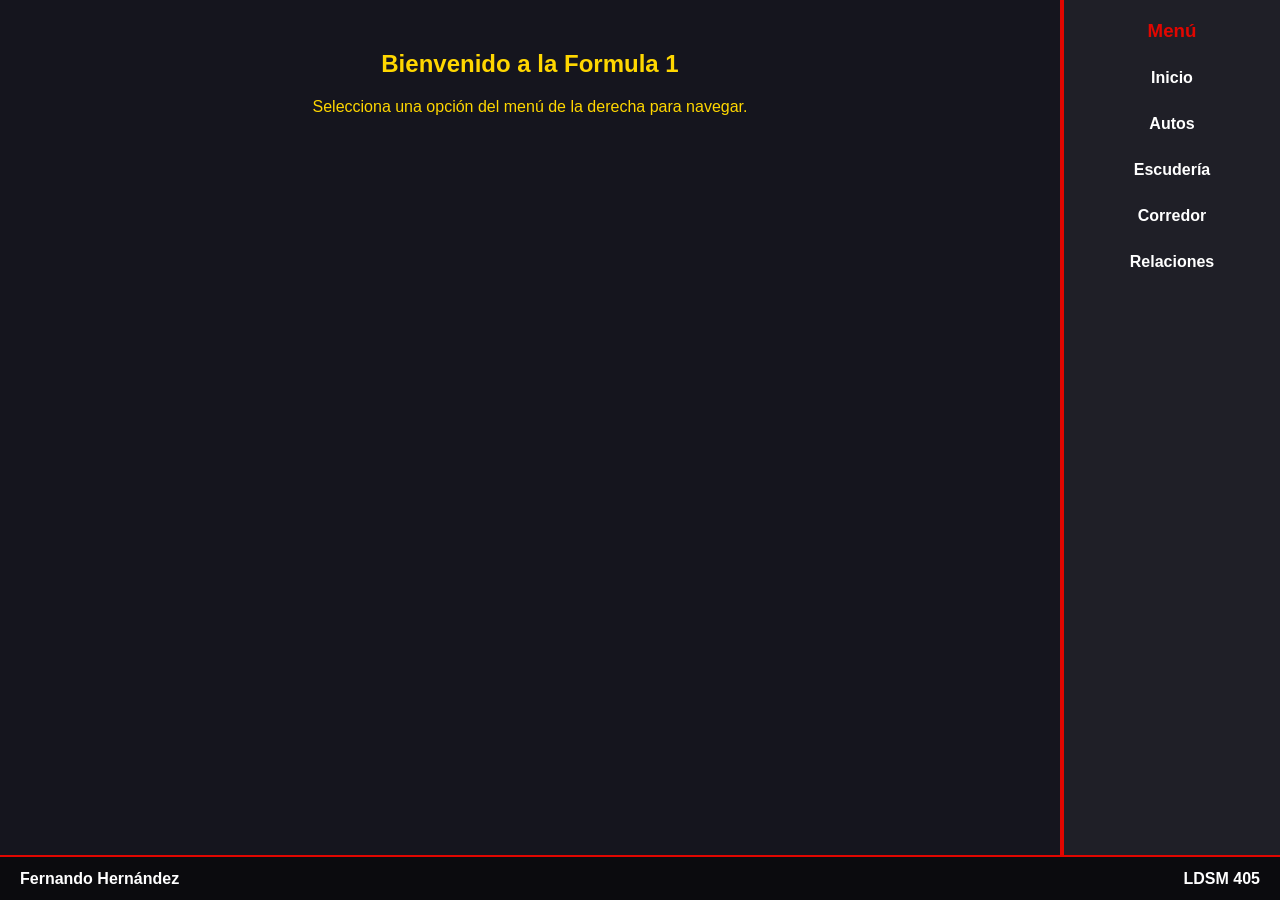
==== Formularios/index.html @ b710d5a4 "Formularios agregados" ====
<!DOCTYPE html>
<html lang="es">
<head>
    <meta charset="utf-8">
    <meta name="viewport" content="width=device-width, initial-scale=1.0">
    <link rel="stylesheet" href="css/index.css"/>
    <title>Inicio</title>
</head>
<body>
    <div id="contenedor-pantalla">
        <main id="contenido-principal">
            <h2>Bienvenido a la Formula 1</h2>
            <p>Selecciona una opción del menú de la derecha para navegar.</p>
        </main>

        <aside id="menu-lateral">
            <h3>Menú</h3>
            <nav>
                <ul>
                    <li><a href="index.html">Inicio</a></li>
                    <li><a href="autos.html">Autos</a></li>
                    <li><a href="escuderia.html">Escudería</a></li>
                    <li><a href="corredor.html">Corredor</a></li>
                    <li><a href="relaciones.html">Relaciones</a></li>
                </ul>
            </nav>
        </aside>
    </div>

    <footer>
        <span>Fernando Hernández</span>
        <span>LDSM 405</span>
    </footer>
</body>
</html>
---- Formularios/css/index.css ----
* {
    box-sizing: border-box;
}

html, body {
    margin: 0;
    padding: 0;
    height: 100vh;
    width: 100vw;
    overflow: hidden;
    background-color: #15151E;
    color: #FFFFFF;
    font-family: Arial, sans-serif;
    display: flex;
    flex-direction: column;
}

#contenedor-pantalla {
    display: flex;
    flex: 1;
    width: 100%;
    text-align: center;
    color: #FFD700;
}

#contenido-principal {
    flex: 1;
    padding: 30px;
}

#menu-lateral {
    width: 220px;
    background-color: #1F1F27;
    border-left: 4px solid #E10600;
    padding: 20px;
}

#menu-lateral h3 {
    color: #E10600;
    margin-top: 0;
    text-align: center;
}

nav ul {
    list-style: none;
    padding: 0;
    margin: 0;
}

nav ul li {
    margin-bottom: 12px;
}

nav ul li a {
    color: #FFFFFF;
    text-decoration: none;
    font-weight: bold;
    display: block;
    padding: 8px;
}

nav ul li a:hover {
    background-color: #E10600;
}

footer {
    height: 45px;
    background-color: #0B0B0E;
    border-top: 2px solid #E10600;
    display: flex;
    justify-content: space-between;
    align-items: center;
    padding: 0 20px;
    font-weight: bold;
}
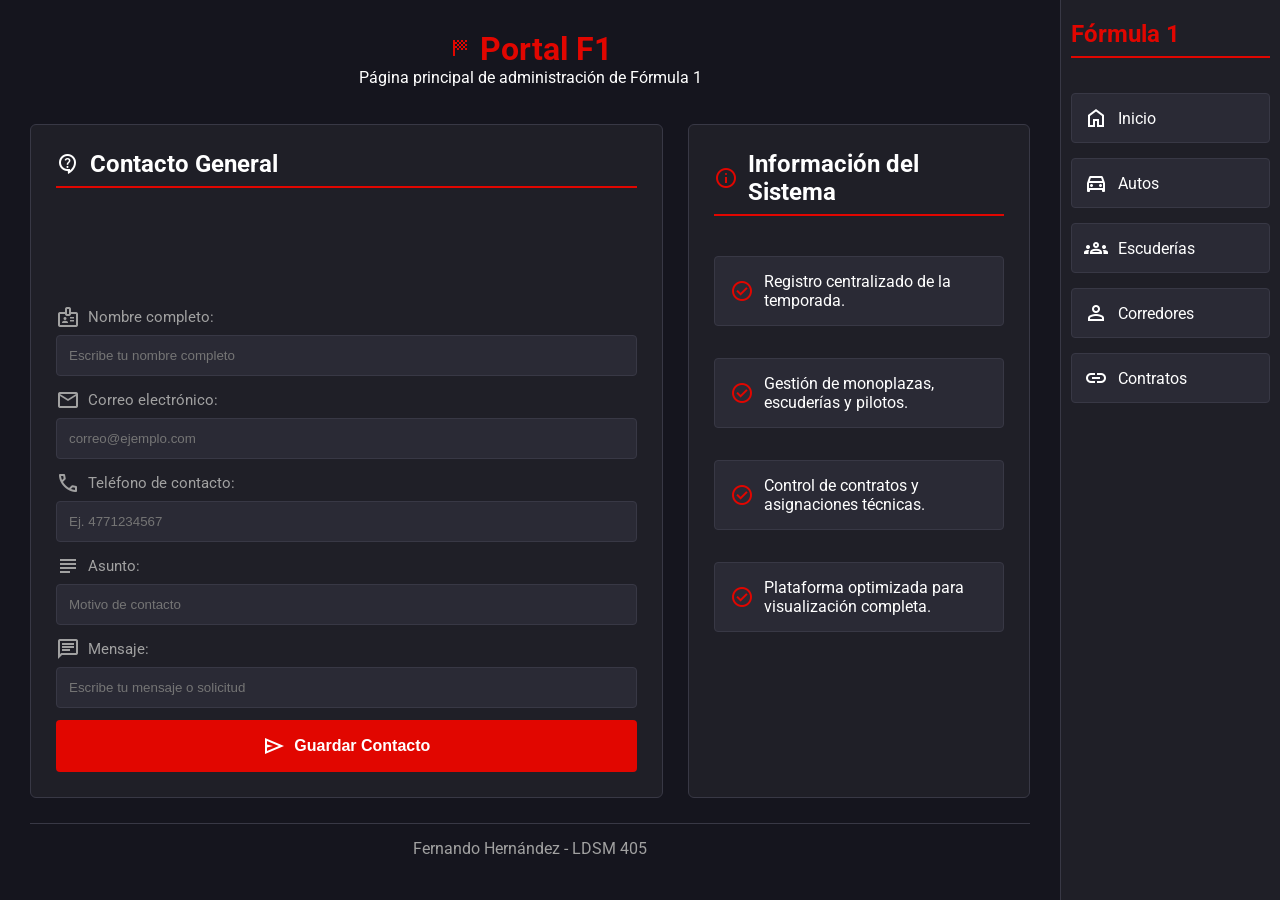
==== commit 26a0cbc1: "Formularios v1" ====
--- a/Formularios/index.html
+++ b/Formularios/index.html
@@ -1,35 +1,77 @@
 <!DOCTYPE html>
 <html lang="es">
 <head>
-    <meta charset="utf-8">
+    <meta charset="UTF-8">
     <meta name="viewport" content="width=device-width, initial-scale=1.0">
-    <link rel="stylesheet" href="css/index.css"/>
-    <title>Inicio</title>
+    <title>Inicio - Fórmula 1</title>
+    <link rel="stylesheet" href="https://fonts.googleapis.com/css2?family=Roboto:wght@400;700&display=swap">
+    <link rel="stylesheet" href="https://fonts.googleapis.com/css2?family=Material+Symbols+Outlined:opsz,wght,FILL,GRAD@24,400,0,0" />
+    <link rel="stylesheet" href="css/index.css">
 </head>
 <body>
-    <div id="contenedor-pantalla">
-        <main id="contenido-principal">
-            <h2>Bienvenido a la Formula 1</h2>
-            <p>Selecciona una opción del menú de la derecha para navegar.</p>
-        </main>
 
-        <aside id="menu-lateral">
-            <h3>Menú</h3>
-            <nav>
-                <ul>
-                    <li><a href="index.html">Inicio</a></li>
-                    <li><a href="autos.html">Autos</a></li>
-                    <li><a href="escuderia.html">Escudería</a></li>
-                    <li><a href="corredor.html">Corredor</a></li>
-                    <li><a href="relaciones.html">Relaciones</a></li>
-                </ul>
-            </nav>
-        </aside>
-    </div>
+    <main>
+        <header>
+            <h1><span class="material-symbols-outlined">sports_score</span> Portal F1</h1>
+            <p>Página principal de administración de Fórmula 1</p>
+        </header>
 
-    <footer>
-        <span>Fernando Hernández</span>
-        <span>LDSM 405</span>
-    </footer>
+        <section>
+            <article>
+                <h2><span class="material-symbols-outlined">contact_support</span> Contacto General</h2>
+                <form action="#">
+                    <p>
+                        <label for="nombre_usuario"><span class="material-symbols-outlined">badge</span> Nombre completo:</label>
+                        <input type="text" id="nombre_usuario" placeholder="Escribe tu nombre completo">
+                    </p>
+
+                    <p>
+                        <label for="correo"><span class="material-symbols-outlined">mail</span> Correo electrónico:</label>
+                        <input type="email" id="correo" placeholder="correo@ejemplo.com">
+                    </p>
+
+                    <p>
+                        <label for="telefono"><span class="material-symbols-outlined">call</span> Teléfono de contacto:</label>
+                        <input type="tel" id="telefono" placeholder="Ej. 4771234567">
+                    </p>
+
+                    <p>
+                        <label for="asunto"><span class="material-symbols-outlined">subject</span> Asunto:</label>
+                        <input type="text" id="asunto" placeholder="Motivo de contacto">
+                    </p>
+
+                    <p>
+                        <label for="mensaje"><span class="material-symbols-outlined">chat</span> Mensaje:</label>
+                        <input type="text" id="mensaje" placeholder="Escribe tu mensaje o solicitud">
+                    </p>
+
+                    <button type="button" onclick="capturarInicio()"><span class="material-symbols-outlined">send</span> Guardar Contacto</button>
+                </form>
+            </article>
+
+            <aside>
+                <h2><span class="material-symbols-outlined">info</span> Información del Sistema</h2>
+                <p><span class="material-symbols-outlined">check_circle</span> Registro centralizado de la temporada.</p>
+                <p><span class="material-symbols-outlined">check_circle</span> Gestión de monoplazas, escuderías y pilotos.</p>
+                <p><span class="material-symbols-outlined">check_circle</span> Control de contratos y asignaciones técnicas.</p>
+                <p><span class="material-symbols-outlined">check_circle</span> Plataforma optimizada para visualización completa.</p>
+            </aside>
+        </section>
+
+        <footer>
+            <p>Fernando Hernández - LDSM 405</p>
+        </footer>
+    </main>
+
+    <nav>
+        <h2>Fórmula 1</h2>
+        <a href="index.html"><span class="material-symbols-outlined">home</span> Inicio</a>
+        <a href="autos.html"><span class="material-symbols-outlined">directions_car</span> Autos</a>
+        <a href="escuderia.html"><span class="material-symbols-outlined">groups</span> Escuderías</a>
+        <a href="corredor.html"><span class="material-symbols-outlined">person</span> Corredores</a>
+        <a href="relaciones.html"><span class="material-symbols-outlined">link</span> Contratos</a>
+    </nav>
+
+    <script src="js/main.js"></script>
 </body>
 </html>
--- a/Formularios/css/index.css
+++ b/Formularios/css/index.css
@@ -1,75 +1,172 @@
 * {
     box-sizing: border-box;
+    margin: 0;
+    padding: 0;
 }
 
-html, body {
-    margin: 0;
-    padding: 0;
-    height: 100vh;
+body {
+    font-family: 'Roboto', sans-serif;
+    background-color: #15151e;
+    color: #ffffff;
+    display: flex;
+    min-height: 100vh;
     width: 100vw;
-    overflow: hidden;
-    background-color: #15151E;
-    color: #FFFFFF;
-    font-family: Arial, sans-serif;
+}
+
+main {
+    margin-right: 220px;
+    width: calc(100vw - 220px);
+    padding: 30px;
     display: flex;
     flex-direction: column;
+    min-height: 100vh;
 }
 
-#contenedor-pantalla {
+nav {
+    width: 220px;
+    background-color: #1f1f27;
+    border-left: 1px solid #383845;
+    padding: 20px 10px;
     display: flex;
-    flex: 1;
-    width: 100%;
-    text-align: center;
-    color: #FFD700;
+    flex-direction: column;
+    gap: 15px;
+    height: 100vh;
+    position: fixed;
+    right: 0;
+    top: 0;
 }
 
-#contenido-principal {
-    flex: 1;
-    padding: 30px;
+nav h2 {
+    color: #e10600;
+    text-align: center;
+    margin-bottom: 20px;
 }
 
-#menu-lateral {
-    width: 220px;
-    background-color: #1F1F27;
-    border-left: 4px solid #E10600;
-    padding: 20px;
+nav a {
+    background-color: #2a2a35;
+    color: #ffffff;
+    padding: 12px;
+    text-decoration: none;
+    border: 1px solid #383845;
+    border-radius: 4px;
+    display: flex;
+    align-items: center;
+    gap: 10px;
 }
 
-#menu-lateral h3 {
-    color: #E10600;
-    margin-top: 0;
-    text-align: center;
+nav a:hover {
+    background-color: #e10600;
 }
 
-nav ul {
-    list-style: none;
-    padding: 0;
-    margin: 0;
+header {
+    text-align: center;
+    margin-bottom: 25px;
 }
 
-nav ul li {
+header h1 {
+    color: #e10600;
+    font-size: 2rem;
+}
+
+section {
+    display: flex;
+    gap: 25px;
+    flex: 1;
+}
+
+article {
+    background-color: #1f1f27;
+    border: 1px solid #383845;
+    border-radius: 6px;
+    padding: 25px;
+    flex: 2;
+    display: flex;
+    flex-direction: column;
+    justify-content: space-between;
+}
+
+aside {
+    background-color: #1f1f27;
+    border: 1px solid #383845;
+    border-radius: 6px;
+    padding: 25px;
+    flex: 1;
+    display: flex;
+    flex-direction: column;
+    gap: 20px;
+}
+
+aside p {
+    display: flex;
+    align-items: center;
+    gap: 10px;
+    background-color: #2a2a35;
+    padding: 15px;
+    border-radius: 4px;
+    border: 1px solid #383845;
+}
+
+aside span {
+    color: #e10600;
+}
+
+h2 {
+    color: #ffffff;
+    border-bottom: 2px solid #e10600;
+    padding-bottom: 8px;
+    margin-bottom: 20px;
+    display: flex;
+    align-items: center;
+    gap: 10px;
+}
+
+p {
     margin-bottom: 12px;
 }
 
-nav ul li a {
-    color: #FFFFFF;
-    text-decoration: none;
-    font-weight: bold;
-    display: block;
-    padding: 8px;
+label {
+    display: flex;
+    align-items: center;
+    gap: 8px;
+    color: #a1a1a1;
+    margin-bottom: 6px;
+    font-size: 0.95rem;
 }
 
-nav ul li a:hover {
-    background-color: #E10600;
+input {
+    width: 100%;
+    padding: 12px;
+    background-color: #2a2a35;
+    border: 1px solid #383845;
+    color: #ffffff;
+    border-radius: 4px;
+}
+
+button {
+    width: 100%;
+    padding: 14px;
+    background-color: #e10600;
+    color: #ffffff;
+    border: none;
+    border-radius: 4px;
+    cursor: pointer;
+    font-size: 1rem;
+    font-weight: bold;
+    display: flex;
+    align-items: center;
+    justify-content: center;
+    gap: 8px;
+    margin-top: 10px;
+}
+
+button:hover {
+    background-color: #b30500;
 }
 
 footer {
-    height: 45px;
-    background-color: #0B0B0E;
-    border-top: 2px solid #E10600;
-    display: flex;
-    justify-content: space-between;
-    align-items: center;
-    padding: 0 20px;
-    font-weight: bold;
+    text-align: center;
+    margin-top: 25px;
+    padding-top: 15px;
+    border-top: 1px solid #383845;
+    color: #a1a1a1;
 }
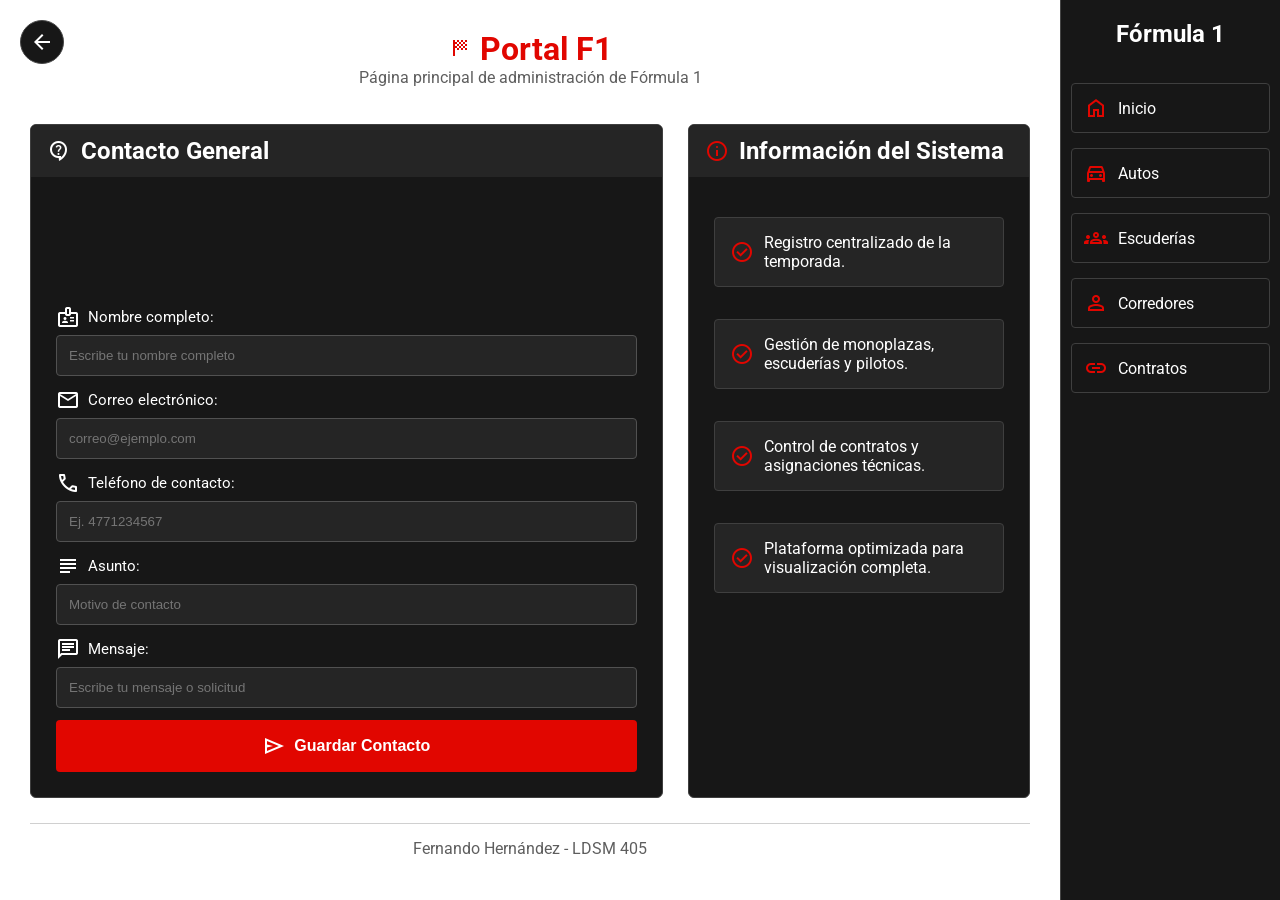
==== commit c8b3f0f5: "Formularios v1.1" ====
--- a/Formularios/index.html
+++ b/Formularios/index.html
@@ -9,6 +9,10 @@
     <link rel="stylesheet" href="css/index.css">
 </head>
 <body>
+
+    <a class="volver-inicio" href="../index.html" aria-label="Volver al inicio principal" title="Volver al inicio principal">
+        <span class="material-symbols-outlined" aria-hidden="true">arrow_back</span>
+    </a>
 
     <main>
         <header>
--- a/Formularios/css/index.css
+++ b/Formularios/css/index.css
@@ -6,11 +6,32 @@
 
 body {
     font-family: 'Roboto', sans-serif;
-    background-color: #15151e;
-    color: #ffffff;
+    background-color: #ffffff;
+    color: #171717;
     display: flex;
     min-height: 100vh;
     width: 100vw;
+}
+
+.volver-inicio {
+    position: fixed;
+    top: 20px;
+    left: 20px;
+    z-index: 2;
+    display: flex;
+    align-items: center;
+    justify-content: center;
+    width: 44px;
+    height: 44px;
+    color: #ffffff;
+    background-color: #171717;
+    border: 1px solid #464646;
+    border-radius: 50%;
+    text-decoration: none;
+}
+
+.volver-inicio:hover {
+    background-color: #e10600;
 }
 
 main {
@@ -24,8 +45,8 @@
 
 nav {
     width: 220px;
-    background-color: #1f1f27;
-    border-left: 1px solid #383845;
+    background-color: #171717;
+    border-left: 1px solid #464646;
     padding: 20px 10px;
     display: flex;
     flex-direction: column;
@@ -37,17 +58,17 @@
 }
 
 nav h2 {
-    color: #e10600;
+    color: #ffffff;
     text-align: center;
     margin-bottom: 20px;
 }
 
 nav a {
-    background-color: #2a2a35;
+    background-color: #171717;
     color: #ffffff;
     padding: 12px;
     text-decoration: none;
-    border: 1px solid #383845;
+    border: 1px solid #3f3f3f;
     border-radius: 4px;
     display: flex;
     align-items: center;
@@ -57,6 +78,8 @@
 nav a:hover {
     background-color: #e10600;
 }
+
+nav a span { color: #e10600; }
 
 header {
     text-align: center;
@@ -68,6 +91,10 @@
     font-size: 2rem;
 }
 
+header p {
+    color: #5e5e5e;
+}
+
 section {
     display: flex;
     gap: 25px;
@@ -75,22 +102,24 @@
 }
 
 article {
-    background-color: #1f1f27;
-    border: 1px solid #383845;
+    background-color: #171717;
+    border: 1px solid #3f3f3f;
     border-radius: 6px;
     padding: 25px;
     flex: 2;
+    color: #ffffff;
     display: flex;
     flex-direction: column;
     justify-content: space-between;
 }
 
 aside {
-    background-color: #1f1f27;
-    border: 1px solid #383845;
+    background-color: #171717;
+    border: 1px solid #3f3f3f;
     border-radius: 6px;
     padding: 25px;
     flex: 1;
+    color: #ffffff;
     display: flex;
     flex-direction: column;
     gap: 20px;
@@ -100,21 +129,24 @@
     display: flex;
     align-items: center;
     gap: 10px;
-    background-color: #2a2a35;
+    background-color: #252525;
+    color: #ffffff;
     padding: 15px;
     border-radius: 4px;
-    border: 1px solid #383845;
+    border: 1px solid #3f3f3f;
 }
 
 aside span {
     color: #e10600;
 }
 
-h2 {
-    color: #ffffff;
-    border-bottom: 2px solid #e10600;
-    padding-bottom: 8px;
-    margin-bottom: 20px;
+article h2,
+aside h2 {
+    color: #ffffff;
+    background-color: #252525;
+    border-radius: 5px 5px 0 0;
+    padding: 12px 16px;
+    margin: -25px -25px 20px;
     display: flex;
     align-items: center;
     gap: 10px;
@@ -128,7 +160,7 @@
     display: flex;
     align-items: center;
     gap: 8px;
-    color: #a1a1a1;
+    color: #ffffff;
     margin-bottom: 6px;
     font-size: 0.95rem;
 }
@@ -136,10 +168,15 @@
 input {
     width: 100%;
     padding: 12px;
-    background-color: #2a2a35;
-    border: 1px solid #383845;
-    color: #ffffff;
-    border-radius: 4px;
+    background-color: #252525;
+    border: 1px solid #515151;
+    color: #ffffff;
+    border-radius: 4px;
+}
+
+input:focus-visible {
+    outline: 2px solid #e10600;
+    outline-offset: 1px;
 }
 
 button {
@@ -160,13 +197,13 @@
 }
 
 button:hover {
-    background-color: #b30500;
+    background-color: #171717;
 }
 
 footer {
     text-align: center;
     margin-top: 25px;
     padding-top: 15px;
-    border-top: 1px solid #383845;
-    color: #a1a1a1;
+    border-top: 1px solid #d0d0d0;
+    color: #5e5e5e;
 }
